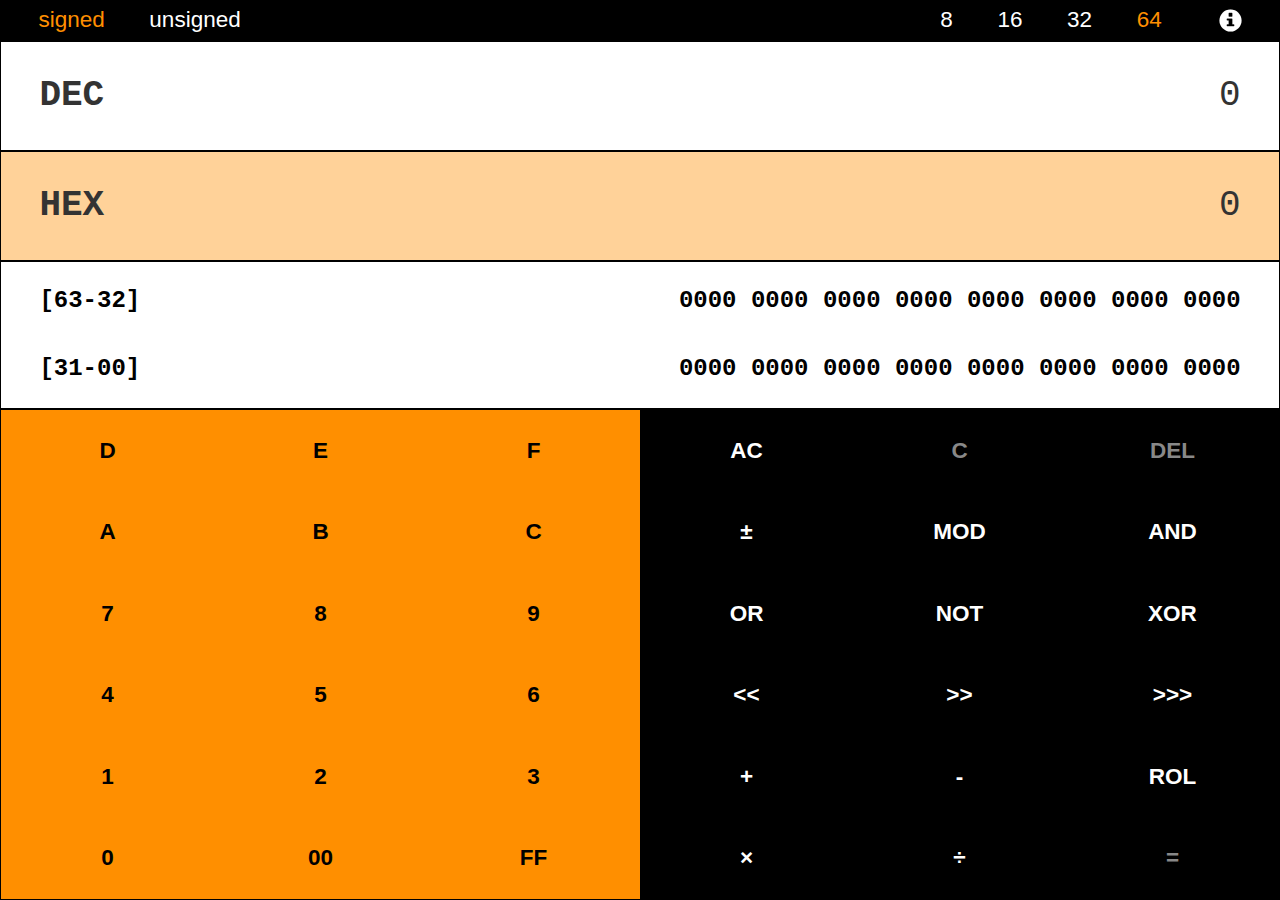
==== CalculatorApp/index.html @ e389bf7a "fixed glyph position" ====
<!DOCTYPE html>
<html>
<head>
  <title>Calculator</title>
  <link rel="stylesheet" href="bootstrap/bootstrap.min.css">
  <link rel="stylesheet" href="styles.css">
  <meta name="viewport" content="width=device-width">
</head>
<body class="flex_column">
  <div id="fixed_container">
    <a href="#" id="popover_glyph"
       title="<span style=font-weight:bold>Instructions</span>"
       container="#fixed_container"
       data-html=true
       data-toggle="popover"
       data-placement="bottom"
       data-content='
       <div id="popover_instructions">
         <div style="font-weight: bold">To change the mode:</div>
         <div>Click any of the options in the top bar.</div><br>
         <div style="font-weight: bold">To change the base:</div>
         <div>Click in either the decimal, hexadecimal, or binary boxes.</div><br></a>
         <div>To close this popup, click the info sign again.</div>
       </div>
       '
       >
      <span class="glyphicon glyphicon-info-sign" ></span>
    </a>
  </div>
  <div class="flex_row" id="modebar">
    <div>
      <div class="mode_option sign" id="signed">signed</div>
      <div class="mode_option sign" id="unsigned">unsigned</div>
    </div>
    <div>
      <div class="mode_option bit_length" id="bit8">8</div>
      <div class="mode_option bit_length" id="bit16">16</div>
      <div class="mode_option bit_length" id="bit32">32</div>
      <div class="mode_option bit_length" id="bit64" style="padding-right:6vw; margin-right: 3px">64</div>
    </div>
  </div>
  <div class="flex_column" id="display">
    <div class="base num_display flex_row" id="dec">
      <div class="base_label text_large">DEC</div>
      <div class="values">
        <div class="error text_large" id="error_text"></div>
        <div class="operator_no"></div>
        <div class="acc"></div>
        <div class="operand"></div>
        <div class="operator_has"></div>
      </div>
    </div>
    <div class="base num_display flex_row" id="hex">
      <div class="base_label text_large">HEX</div>
      <div class="values">
        <div class="error text_large" id="error_instr"></div>
        <div class="operator_no"></div>
        <div class="acc"></div>
        <div class="operand"></div>
        <div class="operator_has"></div>
      </div>
    </div>
    <div class="base flex_column" id="bin">
      <div class="bin_row flex_row wide">
        <div class="bin_base_label">[63-32]</div>
        <div class="bits">
          <span class="hex15">0000</span> <span class="hex14">0000</span>
          <span class="hex13">0000</span> <span class="hex12">0000</span>
          <span class="hex11">0000</span> <span class="hex10">0000</span>
          <span class="hex9">0000</span> <span class="hex8">0000</span>
        </div>
      </div>
      <div class="bin_row flex_row wide bin32">
        <div class="bin_base_label16">[31-00]</div>
        <div class="bits">
          <span class="hex7">0000</span> <span class="hex6">0000</span>
          <span class="hex5">0000</span> <span class="hex4">0000</span>
          <span class="bin16">
            <span class="hex3">0000</span> <span class="hex2">0000</span>
            <span class="bits0-7">
              <span class="hex1">0000</span> <span class="hex0">0000</span>
            </span>
          </span>
        </div>
      </div>
        <div class="bin_row flex_row narrow">
          <div class="bin_base_label">[63-48]</div>
          <div class="bits">
            <span class="hex15">0000</span> <span class="hex14">0000</span>
            <span class="hex13">0000</span> <span class="hex12">0000</span>
          </div>
        </div>
        <div class="bin_row flex_row narrow">
          <div class="bin_base_label">[47-32]</div>
          <div class="bits">
            <span class="hex11">0000</span> <span class="hex10">0000</span>
            <span class="hex9">0000</span> <span class="hex8">0000</span>
          </div>
        </div>
        <div class="bin_row flex_row narrow bin32">
          <div class="bin_base_label">[31-16]</div>
          <div class="bits">
            <span class="hex7">0000</span> <span class="hex6">0000</span>
            <span class="hex5">0000</span> <span class="hex4">0000</span>
          </div>
        </div>
        <div class="bin_row flex_row narrow bin16">
          <div class="bin_base_label bin_base_label16">[15-00]</div>
          <div class="bits">
            <span class="hex3">0000</span> <span class="hex2">0000</span>
            <span class="bits0-7">
              <span class="hex1">0000</span> <span class="hex0">0000</span>
            </span>
          </div>
        </div>
      </div>
    </div>
  </div>
  <div class="flex_column" id="keypad">
    <div class="button_row flex_row">
      <div class="keypad_button num_inactive num_enabled hex" id="d">D</div>
      <div class="keypad_button num_inactive num_enabled hex" id="e">E</div>
      <div class="keypad_button num_inactive num_enabled hex" id="f">F</div>
      <div class="keypad_button op_inactive op_enabled" id="ALL_CLEAR">AC</div>
      <div class="keypad_button op_inactive op_disabled" id="CLEAR">C</div>
      <div class="keypad_button op_inactive op_disabled" id="DEL">DEL</div>
    </div>
    <div class="button_row flex_row">
      <div class="keypad_button num_inactive num_enabled hex" id="a">A</div>
      <div class="keypad_button num_inactive num_enabled hex" id="b">B</div>
      <div class="keypad_button num_inactive num_enabled hex" id="c">C</div>
      <div class="keypad_button op_inactive op_enabled op_signed" id="PLUS_MINUS">&plusmn</div>
      <div class="keypad_button op_inactive op_enabled" id="MOD">MOD</div>
      <div class="keypad_button op_inactive op_enabled" id="AND">AND</div>

    </div>
    <div class="button_row flex_row">
      <div class="keypad_button num_inactive num_enabled dec" id="seven">7</div>
      <div class="keypad_button num_inactive num_enabled dec" id="eight">8</div>
      <div class="keypad_button num_inactive num_enabled dec" id="nine">9</div>
      <div class="keypad_button op_inactive op_enabled" id="OR">OR</div>
      <div class="keypad_button op_inactive op_enabled" id="NOT">NOT</div>
      <div class="keypad_button op_inactive op_enabled" id="XOR">XOR</div>
    </div>
    <div class="button_row flex_row">
      <div class="keypad_button num_inactive num_enabled dec" id="four">4</div>
      <div class="keypad_button num_inactive num_enabled dec" id="five">5</div>
      <div class="keypad_button num_inactive num_enabled dec" id="six">6</div>
      <div class="keypad_button op_inactive op_enabled" id="LEFT_SHIFT"><<</div>
      <div class="keypad_button op_inactive op_enabled" id="RIGHT_SHIFT">>></div>
      <div class="keypad_button op_inactive op_enabled" id="LOGICAL_RIGHT_SHIFT">>>></div>
    </div>
    <div class="button_row flex_row">
      <div class="keypad_button num_inactive num_enabled bin" id="one">1</div>
      <div class="keypad_button num_inactive num_enabled dec" id="two">2</div>
      <div class="keypad_button num_inactive num_enabled dec" id="three">3</div>
      <div class="keypad_button op_inactive op_enabled" id="PLUS">+</div>
      <div class="keypad_button op_inactive op_enabled" id="MINUS">-</div>
      <div class="keypad_button op_inactive op_enabled" id="ROTATE_LEFT">ROL</div>
    </div>
    <div class="button_row flex_row">
      <div class="keypad_button num_inactive num_enabled bin" id="zero">0</div>
      <div class="keypad_button num_inactive num_enabled hex" id="double_zero">00</div>
      <div class="keypad_button num_inactive num_enabled hex" id="double_f">FF</div>
      <div class="keypad_button op_inactive op_enabled" id="TIMES">&times</div>
      <div class="keypad_button op_inactive op_enabled" id="DIVIDE">&divide</div>
      <div class="keypad_button op_inactive op_enabled" id="EQUALS">=</div>
    </div>
  </div>
  <script type='application/javascript' src='js/fastclick.min.js'></script>
  <script src="jquery/jquery-2.1.4.min.js"></script>
  <script src="bootstrap/bootstrap.min.js"></script>
  <script src="js/BigInteger.js"></script>
  <script src="js/ops.js"></script>
  <script src="js/binop.js"></script>
  <script src="js/unop.js"></script>
  <script src="js/calc.js"></script>
  <script src="js/numutil.js"></script>
  <script src="js/viewutil.js"></script>
  <script src="js/view.js"></script>
  <script src="js/main.js"></script>
</body>
</html>
---- CalculatorApp/styles.css ----
* {
  -webkit-tap-highlight-color: rgba(0,0,0,0);
}

.flex_column {
  display: -webkit-box;      /* OLD - iOS 6-, Safari 3.1-6 */
  display: -moz-box;         /* OLD - Firefox 19- (buggy but mostly works) */
  display: -ms-flexbox;      /* TWEENER - IE 10 */
  display: -webkit-flex;     /* NEW - Chrome */
  display: flex;             /* NEW, Spec - Opera 12.1, Firefox 20+ */
  -moz-flex-direction: column;
  -ms-flex-direction: column;
  -webkit-flex-direction: column;
  flex-direction: column;
  -moz-flex-wrap: nowrap;
  -ms-flex-wrap: nowrap;
  -webkit-flex-wrap: nowrap;
  flex-wrap: nowrap;
}

.flex_row {
  display: -webkit-box;      /* OLD - iOS 6-, Safari 3.1-6 */
  display: -moz-box;         /* OLD - Firefox 19- (buggy but mostly works) */
  display: -ms-flexbox;      /* TWEENER - IE 10 */
  display: -webkit-flex;     /* NEW - Chrome */
  display: flex;             /* NEW, Spec - Opera 12.1, Firefox 20+ */
  -moz-flex-direction: row;
  -ms-flex-direction: row;
  -webkit-flex-direction: row;
  flex-direction: row;
  -moz-flex-wrap: nowrap;
  -ms-flex-wrap: nowrap;
  -webkit-flex-wrap: nowrap;
  flex-wrap: nowrap;
}

/* FONT-SIZES */
@media all and (max-width: 600px) {
  .text_large {
    font-size: 16px;
    font-size: 6vw;
  }

  .values {
    font-size: 14px;
    font-size: 5.5vw;
  }

  .num_display {
    height: 50px;
    height: 11vw;
  }
}

@media all and (min-width: 600px) {
  .text_large {
    font-size: 36px;
  }

  .values {
    font-size: 33px;
  }

  .num_display {
    height: 66px;
  }
}

@media all and (max-width: 300px) {
  .bin_row {
    font-size: 13.5px;
    font-size: 5.5vw;
  }

  .bin_row.narrow {
    display: -webkit-box;      /* OLD - iOS 6-, Safari 3.1-6 */
    display: -moz-box;         /* OLD - Firefox 19- (buggy but mostly works) */
    display: -ms-flexbox;      /* TWEENER - IE 10 */
    display: -webkit-flex;     /* NEW - Chrome */
    display: flex;             /* NEW, Spec - Opera 12.1, Firefox 20+ */
  }

  .bin_row.wide {
    display: none;
  }
}

@media all and (min-width: 300px) and (max-width: 550px) {
  .bin_row {
    font-size: 16.5px;
  }

  .bin_row.narrow {
    display: -webkit-box;      /* OLD - iOS 6-, Safari 3.1-6 */
    display: -moz-box;         /* OLD - Firefox 19- (buggy but mostly works) */
    display: -ms-flexbox;      /* TWEENER - IE 10 */
    display: -webkit-flex;     /* NEW - Chrome */
    display: flex;             /* NEW, Spec - Opera 12.1, Firefox 20+ */
  }

  .bin_row.wide {
    display: none;
  }
}

@media all and (min-width: 550px) and (max-width: 800px) {
  .bin_row {
    font-size: 3vw;
  }

  .bin_row.narrow {
    display: none;
  }

  .bin_row.wide {
    display: -webkit-box;      /* OLD - iOS 6-, Safari 3.1-6 */
    display: -moz-box;         /* OLD - Firefox 19- (buggy but mostly works) */
    display: -ms-flexbox;      /* TWEENER - IE 10 */
    display: -webkit-flex;     /* NEW - Chrome */
    display: flex;             /* NEW, Spec - Opera 12.1, Firefox 20+ */
  }
}

@media all and (min-width: 800px) {
  .bin_row {
    font-size: 24px;
  }

  .bin_row.narrow {
    display: none;
  }

  .bin_row.wide {
    display: -webkit-box;      /* OLD - iOS 6-, Safari 3.1-6 */
    display: -moz-box;         /* OLD - Firefox 19- (buggy but mostly works) */
    display: -ms-flexbox;      /* TWEENER - IE 10 */
    display: -webkit-flex;     /* NEW - Chrome */
    display: flex;             /* NEW, Spec - Opera 12.1, Firefox 20+ */
  }
}

@media all and (max-width: 400px) {
  body {
    font-size: 15px;
  }
}

@media all and (min-width: 400px) {
  body {
    font-size: 3.75vmin;
  }
}

@media all and (min-width: 600px) and (min-height: 600px) {
  body {
    font-size: 22.5px;
  }
}

html {
  margin: 0;
  padding: 0;
  width: 100%;
  height: 100%;
  overflow: hidden;
}

body {
  margin: 0px;
  padding: 0px;
  width: 100%;
  height: 100%;
  font-family: Verdana, Geneva, sans-serif;
  line-height: 1;
}

#fixed_container {
  position: fixed;
  top: 1vh;
  right: 3vw;
  flex: 0 auto;
}

#popover_instructions {
  width: 200px;
}

/* MODEBAR */
#modebar {
  -moz-justify-content: space-between;
  -ms-justify-content: space-between;
  -webkit-justify-content: space-between;
  justify-content: space-between;
  background-color: black;
  padding: 1vh 3vw 1vh 3vw;
  -moz-flex: 0 auto;
  -ms-flex: 0 auto;
  -webkit-flex: 0 auto;
  flex: 0 auto;
}

.mode_option {
  display: inline;
  color: white;
  cursor: pointer;
  padding-right: 3vw;
}

#popover_glyph {
  color: white;
  margin: auto 0px;
}

/* DISPLAY */
#display {
  -moz-flex: 0.5 auto;
  -ms-flex: 0.5 auto;
  -webkit-flex: 0.5 auto;
  flex: 0.5 auto;
  font-family: "Courier New", Courier, monospace
}

.base {
  border: 1px solid black;
  cursor: pointer;
  padding: 5px 3vw;
}

.num_display {
  -moz-flex: 0.5 auto;
  -ms-flex: 0.5 auto;
  -webkit-flex: 0.5 auto;
  flex: 0.5 auto;
}

.base_label {
  -moz-flex: 0 0 auto;
  -ms-flex: 0 0 auto;
  -webkit-flex: 0 0 auto;
  flex: 0 0 auto;
  font-weight: bold;
  margin: auto 0px;
}

.values {
  -moz-flex: 1 1 0;
  -ms-flex: 1 1 0;
  -webkit-flex: 1 1 0;
  flex: 1 1 0;
  margin: auto 0px;
  text-align: right;
}

.operand, .acc_op {
  float: right;
}

.operator_no {
  float: right;
  font-weight: bold;
  margin-left: 6px;
  margin-left: 2vw;
}

.operator_has {
  float: right;
  font-weight: bold;
  margin-right: 6px;
  margin-right: 2vw;
}

#bin {
  -moz-flex: 1 auto;
  -ms-flex: 1 auto;
  -webkit-flex: 1 auto;
  flex: 1 auto;
  font-weight: bold;
}

.bin_row {
  -moz-justify-content: space-between;
  -ms-justify-content: space-between;
  -webkit-justify-content: space-between;
  justify-content: space-between;
  -moz-align-items: center;
  -ms-align-items: center;
  -webkit-align-items: center;
  align-items: center;
  -moz-flex: 1 auto;
  -ms-flex: 1 auto;
  -webkit-flex: 1 auto;
  flex: 1 auto;
}

.wide {
  display: none;
}

/* KEYPAD */

#keypad {
  border: 1px black solid;
  -moz-flex: 1 auto;
  -ms-flex: 1 auto;
  -webkit-flex: 1 auto;
  flex: 1 auto;
}

.button_row {
  -moz-flex: 1 auto;
  -ms-flex: 1 auto;
  -webkit-flex: 1 auto;
  flex: 1 auto;
}

.keypad_button {
  display: -webkit-box;
  display: -moz-box;
  display: -ms-flexbox;
  display: -webkit-flex;
  display: flex;
  -moz-justify-content: center;
  -ms-justify-content: center;
  -webkit-justify-content: center;
  justify-content: center;
  -moz-align-items: center;
  -ms-align-items: center;
  -webkit-align-items: center;
  align-items: center;
  -moz-flex: 1 1 0;
  -ms-flex: 1 1 0;
  -webkit-flex: 1 1 0;
  flex: 1 1 0;
  cursor: pointer;
  font-weight: bold;
  text-align: center;
}

.num_active {
  background-color: #FFD299;
}

.num_inactive {
  background-color: #FF8F00;
}

.num_enabled {
  color: black;
}

.num_disabled {
  color: #E68100;
  cursor: default;
}

.op_active {
  background-color: gray;
}

.op_inactive {
  background-color: black;
}

.op_enabled {
  color: white;
}

.op_disabled {
  color: #888888;
  cursor: default;
}
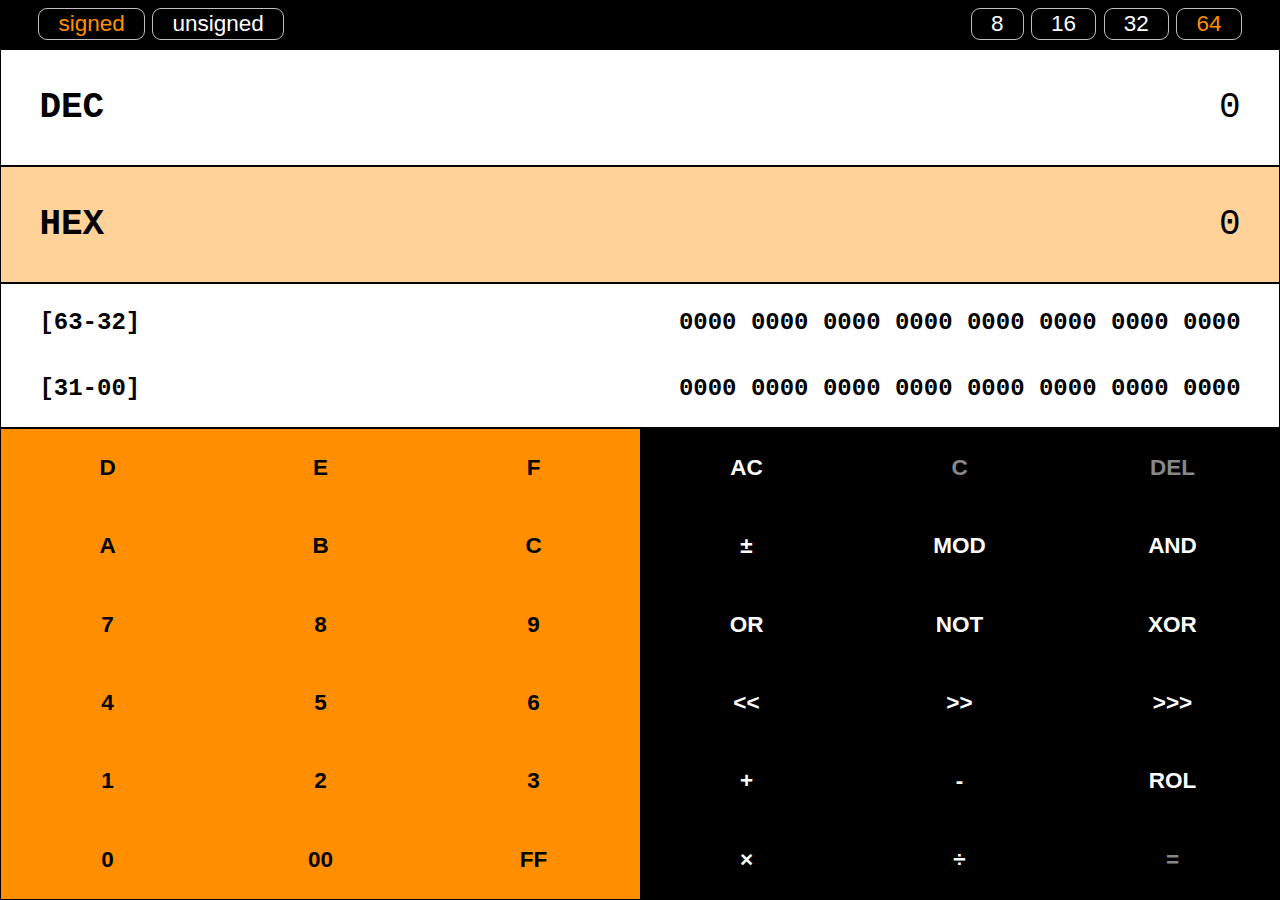
==== commit febe757c: "make mode bar options look like buttons" ====
--- a/CalculatorApp/index.html
+++ b/CalculatorApp/index.html
@@ -2,31 +2,10 @@
 <html>
 <head>
   <title>Calculator</title>
-  <link rel="stylesheet" href="bootstrap/bootstrap.min.css">
   <link rel="stylesheet" href="styles.css">
   <meta name="viewport" content="width=device-width">
 </head>
 <body class="flex_column">
-  <div id="fixed_container">
-    <a href="#" id="popover_glyph"
-       title="<span style=font-weight:bold>Instructions</span>"
-       container="#fixed_container"
-       data-html=true
-       data-toggle="popover"
-       data-placement="bottom"
-       data-content='
-       <div id="popover_instructions">
-         <div style="font-weight: bold">To change the mode:</div>
-         <div>Click any of the options in the top bar.</div><br>
-         <div style="font-weight: bold">To change the base:</div>
-         <div>Click in either the decimal, hexadecimal, or binary boxes.</div><br></a>
-         <div>To close this popup, click the info sign again.</div>
-       </div>
-       '
-       >
-      <span class="glyphicon glyphicon-info-sign" ></span>
-    </a>
-  </div>
   <div class="flex_row" id="modebar">
     <div>
       <div class="mode_option sign" id="signed">signed</div>
@@ -36,12 +15,12 @@
       <div class="mode_option bit_length" id="bit8">8</div>
       <div class="mode_option bit_length" id="bit16">16</div>
       <div class="mode_option bit_length" id="bit32">32</div>
-      <div class="mode_option bit_length" id="bit64" style="padding-right:6vw; margin-right: 3px">64</div>
+      <div class="mode_option bit_length" id="bit64" style="margin-right: 0px">64</div>
     </div>
   </div>
   <div class="flex_column" id="display">
     <div class="base num_display flex_row" id="dec">
-      <div class="base_label text_large">DEC</div>
+      <div class="label text_large">DEC</div>
       <div class="values">
         <div class="error text_large" id="error_text"></div>
         <div class="operator_no"></div>
@@ -51,7 +30,7 @@
       </div>
     </div>
     <div class="base num_display flex_row" id="hex">
-      <div class="base_label text_large">HEX</div>
+      <div class="label text_large">HEX</div>
       <div class="values">
         <div class="error text_large" id="error_instr"></div>
         <div class="operator_no"></div>
@@ -62,7 +41,7 @@
     </div>
     <div class="base flex_column" id="bin">
       <div class="bin_row flex_row wide">
-        <div class="bin_base_label">[63-32]</div>
+        <div class="bin_label">[63-32]</div>
         <div class="bits">
           <span class="hex15">0000</span> <span class="hex14">0000</span>
           <span class="hex13">0000</span> <span class="hex12">0000</span>
@@ -71,7 +50,7 @@
         </div>
       </div>
       <div class="bin_row flex_row wide bin32">
-        <div class="bin_base_label16">[31-00]</div>
+        <div class="bin_label16">[31-00]</div>
         <div class="bits">
           <span class="hex7">0000</span> <span class="hex6">0000</span>
           <span class="hex5">0000</span> <span class="hex4">0000</span>
@@ -84,28 +63,28 @@
         </div>
       </div>
         <div class="bin_row flex_row narrow">
-          <div class="bin_base_label">[63-48]</div>
+          <div class="bin_label">[63-48]</div>
           <div class="bits">
             <span class="hex15">0000</span> <span class="hex14">0000</span>
             <span class="hex13">0000</span> <span class="hex12">0000</span>
           </div>
         </div>
         <div class="bin_row flex_row narrow">
-          <div class="bin_base_label">[47-32]</div>
+          <div class="bin_label">[47-32]</div>
           <div class="bits">
             <span class="hex11">0000</span> <span class="hex10">0000</span>
             <span class="hex9">0000</span> <span class="hex8">0000</span>
           </div>
         </div>
         <div class="bin_row flex_row narrow bin32">
-          <div class="bin_base_label">[31-16]</div>
+          <div class="bin_label">[31-16]</div>
           <div class="bits">
             <span class="hex7">0000</span> <span class="hex6">0000</span>
             <span class="hex5">0000</span> <span class="hex4">0000</span>
           </div>
         </div>
         <div class="bin_row flex_row narrow bin16">
-          <div class="bin_base_label bin_base_label16">[15-00]</div>
+          <div class="bin_label bin_label16">[15-00]</div>
           <div class="bits">
             <span class="hex3">0000</span> <span class="hex2">0000</span>
             <span class="bits0-7">
@@ -169,7 +148,6 @@
   </div>
   <script type='application/javascript' src='js/fastclick.min.js'></script>
   <script src="jquery/jquery-2.1.4.min.js"></script>
-  <script src="bootstrap/bootstrap.min.js"></script>
   <script src="js/BigInteger.js"></script>
   <script src="js/ops.js"></script>
   <script src="js/binop.js"></script>
--- a/CalculatorApp/styles.css
+++ b/CalculatorApp/styles.css
@@ -171,18 +171,6 @@
   width: 100%;
   height: 100%;
   font-family: Verdana, Geneva, sans-serif;
-  line-height: 1;
-}
-
-#fixed_container {
-  position: fixed;
-  top: 1vh;
-  right: 3vw;
-  flex: 0 auto;
-}
-
-#popover_instructions {
-  width: 200px;
 }
 
 /* MODEBAR */
@@ -192,7 +180,7 @@
   -webkit-justify-content: space-between;
   justify-content: space-between;
   background-color: black;
-  padding: 1vh 3vw 1vh 3vw;
+  padding: 1.25vh 3vw;
   -moz-flex: 0 auto;
   -ms-flex: 0 auto;
   -webkit-flex: 0 auto;
@@ -200,15 +188,13 @@
 }
 
 .mode_option {
-  display: inline;
-  color: white;
-  cursor: pointer;
-  padding-right: 3vw;
-}
-
-#popover_glyph {
-  color: white;
-  margin: auto 0px;
+    display: inline;
+    color: white;
+    cursor: pointer;
+    margin-right: 1px;
+    padding: 0.25vh 1.5vw;
+    border: 1px solid #C0C0C0;
+    border-radius: 1vmin;
 }
 
 /* DISPLAY */
@@ -233,7 +219,7 @@
   flex: 0.5 auto;
 }
 
-.base_label {
+.label {
   -moz-flex: 0 0 auto;
   -ms-flex: 0 0 auto;
   -webkit-flex: 0 0 auto;
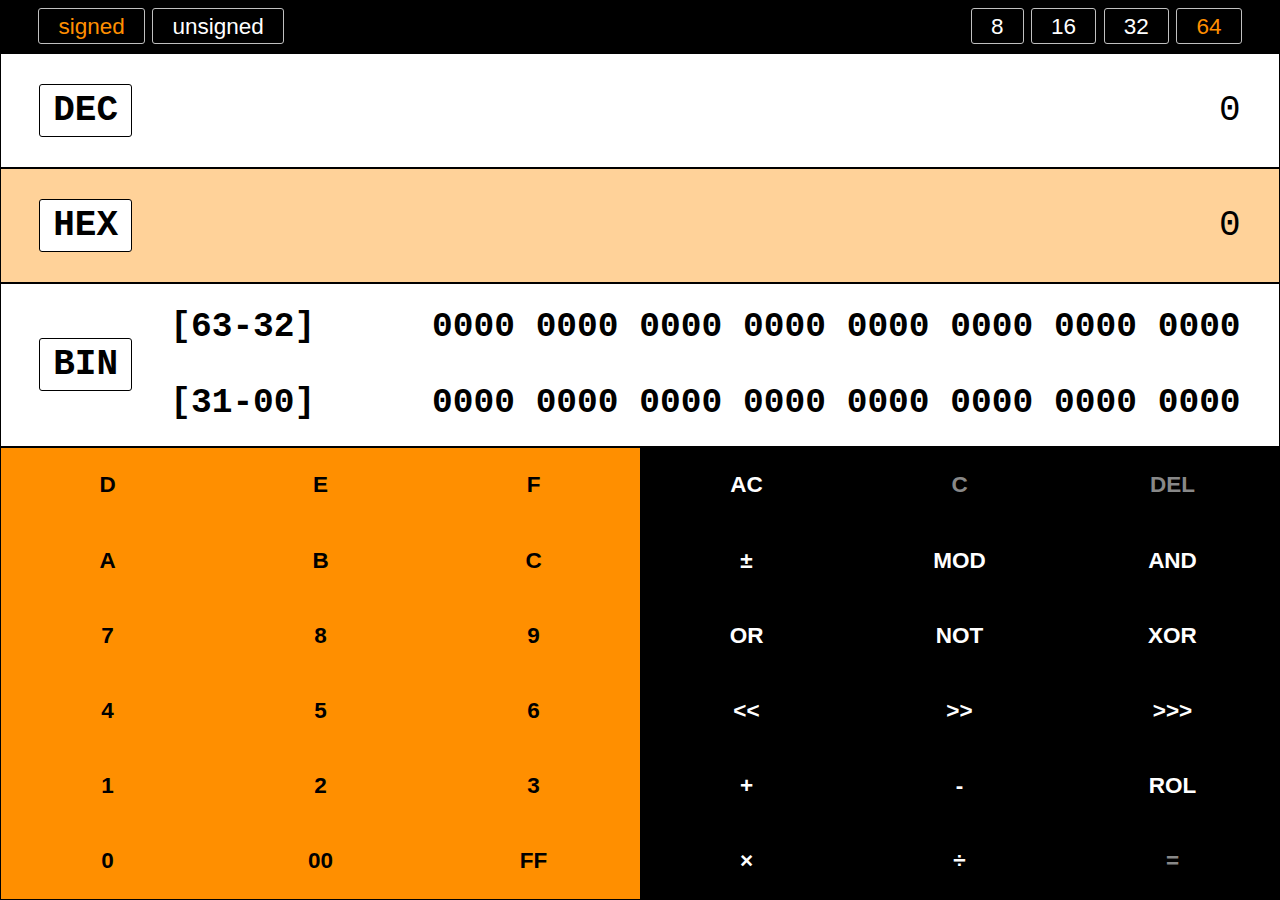
==== commit 708bfbff: "bin label" ====
--- a/CalculatorApp/index.html
+++ b/CalculatorApp/index.html
@@ -39,57 +39,60 @@
         <div class="operator_has"></div>
       </div>
     </div>
-    <div class="base flex_column" id="bin">
-      <div class="bin_row flex_row wide">
-        <div class="bin_label">[63-32]</div>
-        <div class="bits">
-          <span class="hex15">0000</span> <span class="hex14">0000</span>
-          <span class="hex13">0000</span> <span class="hex12">0000</span>
-          <span class="hex11">0000</span> <span class="hex10">0000</span>
-          <span class="hex9">0000</span> <span class="hex8">0000</span>
-        </div>
-      </div>
-      <div class="bin_row flex_row wide bin32">
-        <div class="bin_label16">[31-00]</div>
-        <div class="bits">
-          <span class="hex7">0000</span> <span class="hex6">0000</span>
-          <span class="hex5">0000</span> <span class="hex4">0000</span>
-          <span class="bin16">
-            <span class="hex3">0000</span> <span class="hex2">0000</span>
-            <span class="bits0-7">
-              <span class="hex1">0000</span> <span class="hex0">0000</span>
-            </span>
-          </span>
-        </div>
-      </div>
-        <div class="bin_row flex_row narrow">
-          <div class="bin_label">[63-48]</div>
+    <div class="base flex_row" id="bin">
+      <div style="margin-right: 3vw" class="label text_large">BIN</div>
+      <div style="flex: 1 auto" class="flex_column">
+        <div class="bin_row flex_row wide">
+          <div class="bin_label">[63-32]</div>
           <div class="bits">
             <span class="hex15">0000</span> <span class="hex14">0000</span>
             <span class="hex13">0000</span> <span class="hex12">0000</span>
-          </div>
-        </div>
-        <div class="bin_row flex_row narrow">
-          <div class="bin_label">[47-32]</div>
-          <div class="bits">
             <span class="hex11">0000</span> <span class="hex10">0000</span>
             <span class="hex9">0000</span> <span class="hex8">0000</span>
           </div>
         </div>
-        <div class="bin_row flex_row narrow bin32">
-          <div class="bin_label">[31-16]</div>
+        <div class="bin_row flex_row wide bin32">
+          <div class="bin_label16">[31-00]</div>
           <div class="bits">
             <span class="hex7">0000</span> <span class="hex6">0000</span>
             <span class="hex5">0000</span> <span class="hex4">0000</span>
+            <span class="bin16">
+              <span class="hex3">0000</span> <span class="hex2">0000</span>
+              <span class="bits0-7">
+                <span class="hex1">0000</span> <span class="hex0">0000</span>
+              </span>
+            </span>
           </div>
         </div>
-        <div class="bin_row flex_row narrow bin16">
-          <div class="bin_label bin_label16">[15-00]</div>
-          <div class="bits">
-            <span class="hex3">0000</span> <span class="hex2">0000</span>
-            <span class="bits0-7">
-              <span class="hex1">0000</span> <span class="hex0">0000</span>
-            </span>
+          <div class="bin_row flex_row narrow">
+            <div class="bin_label">[63-48]</div>
+            <div class="bits">
+              <span class="hex15">0000</span> <span class="hex14">0000</span>
+              <span class="hex13">0000</span> <span class="hex12">0000</span>
+            </div>
+          </div>
+          <div class="bin_row flex_row narrow">
+            <div class="bin_label">[47-32]</div>
+            <div class="bits">
+              <span class="hex11">0000</span> <span class="hex10">0000</span>
+              <span class="hex9">0000</span> <span class="hex8">0000</span>
+            </div>
+          </div>
+          <div class="bin_row flex_row narrow bin32">
+            <div class="bin_label">[31-16]</div>
+            <div class="bits">
+              <span class="hex7">0000</span> <span class="hex6">0000</span>
+              <span class="hex5">0000</span> <span class="hex4">0000</span>
+            </div>
+          </div>
+          <div class="bin_row flex_row narrow bin16">
+            <div class="bin_label bin_label16">[15-00]</div>
+            <div class="bits">
+              <span class="hex3">0000</span> <span class="hex2">0000</span>
+              <span class="bits0-7">
+                <span class="hex1">0000</span> <span class="hex0">0000</span>
+              </span>
+            </div>
           </div>
         </div>
       </div>
--- a/CalculatorApp/styles.css
+++ b/CalculatorApp/styles.css
@@ -66,10 +66,9 @@
   }
 }
 
-@media all and (max-width: 300px) {
+@media all and (min-width: 300px) and (max-width: 600px) {
   .bin_row {
-    font-size: 13.5px;
-    font-size: 5.5vw;
+    font-size: 14.5px;
   }
 
   .bin_row.narrow {
@@ -85,27 +84,9 @@
   }
 }
 
-@media all and (min-width: 300px) and (max-width: 550px) {
+@media all and (min-width: 600px) and (max-width: 1000px) {
   .bin_row {
-    font-size: 16.5px;
-  }
-
-  .bin_row.narrow {
-    display: -webkit-box;      /* OLD - iOS 6-, Safari 3.1-6 */
-    display: -moz-box;         /* OLD - Firefox 19- (buggy but mostly works) */
-    display: -ms-flexbox;      /* TWEENER - IE 10 */
-    display: -webkit-flex;     /* NEW - Chrome */
-    display: flex;             /* NEW, Spec - Opera 12.1, Firefox 20+ */
-  }
-
-  .bin_row.wide {
-    display: none;
-  }
-}
-
-@media all and (min-width: 550px) and (max-width: 800px) {
-  .bin_row {
-    font-size: 3vw;
+    font-size: 2.7vw;
   }
 
   .bin_row.narrow {
@@ -121,9 +102,9 @@
   }
 }
 
-@media all and (min-width: 800px) {
+@media all and (min-width: 1000px) and (max-height: 600px) {
   .bin_row {
-    font-size: 24px;
+    font-size: 27px;
   }
 
   .bin_row.narrow {
@@ -138,6 +119,25 @@
     display: flex;             /* NEW, Spec - Opera 12.1, Firefox 20+ */
   }
 }
+
+@media all and (min-width: 1000px) and (min-height: 600px) {
+  .bin_row {
+    font-size: 2.7vw;
+  }
+
+  .bin_row.narrow {
+    display: none;
+  }
+
+  .bin_row.wide {
+    display: -webkit-box;      /* OLD - iOS 6-, Safari 3.1-6 */
+    display: -moz-box;         /* OLD - Firefox 19- (buggy but mostly works) */
+    display: -ms-flexbox;      /* TWEENER - IE 10 */
+    display: -webkit-flex;     /* NEW - Chrome */
+    display: flex;             /* NEW, Spec - Opera 12.1, Firefox 20+ */
+  }
+}
+
 
 @media all and (max-width: 400px) {
   body {
@@ -180,7 +180,7 @@
   -webkit-justify-content: space-between;
   justify-content: space-between;
   background-color: black;
-  padding: 1.25vh 3vw;
+  padding: 1.5vh 3vw;
   -moz-flex: 0 auto;
   -ms-flex: 0 auto;
   -webkit-flex: 0 auto;
@@ -192,9 +192,9 @@
     color: white;
     cursor: pointer;
     margin-right: 1px;
-    padding: 0.25vh 1.5vw;
+    padding: 0.5vh 1.5vw;
     border: 1px solid #C0C0C0;
-    border-radius: 1vmin;
+    border-radius: 3px;
 }
 
 /* DISPLAY */
@@ -226,6 +226,10 @@
   flex: 0 0 auto;
   font-weight: bold;
   margin: auto 0px;
+  border: 1px solid;
+  border-radius: 3px;
+  padding: 5px 1vw;
+  background-color: white;
 }
 
 .values {
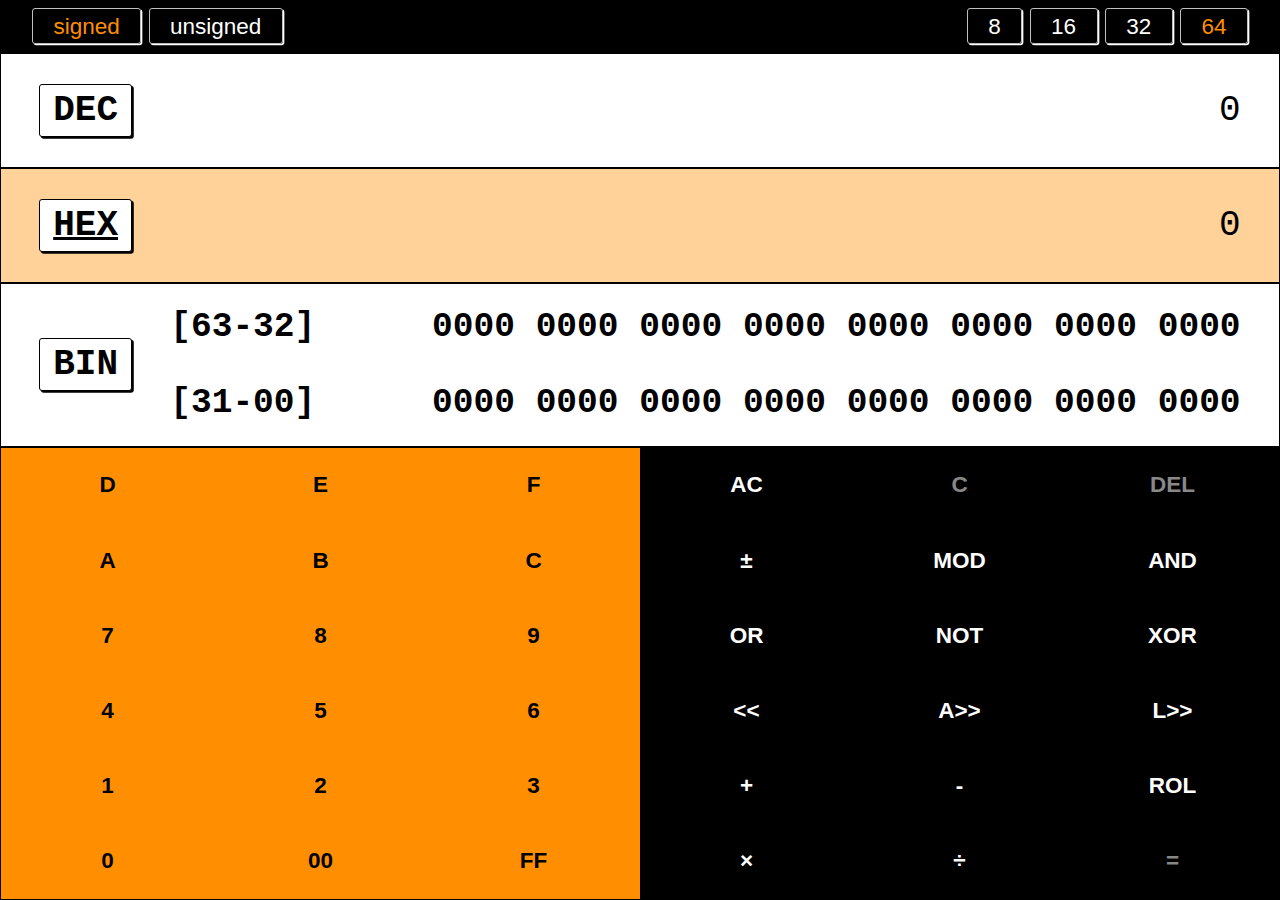
==== commit 6e52616d: "use A>> and L>> for arithmetic and logical right shifts" ====
--- a/CalculatorApp/index.html
+++ b/CalculatorApp/index.html
@@ -40,7 +40,7 @@
       </div>
     </div>
     <div class="base flex_row" id="bin">
-      <div style="margin-right: 3vw" class="label text_large">BIN</div>
+      <div class="label text_large">BIN</div>
       <div style="flex: 1 auto" class="flex_column">
         <div class="bin_row flex_row wide">
           <div class="bin_label">[63-32]</div>
@@ -129,8 +129,8 @@
       <div class="keypad_button num_inactive num_enabled dec" id="five">5</div>
       <div class="keypad_button num_inactive num_enabled dec" id="six">6</div>
       <div class="keypad_button op_inactive op_enabled" id="LEFT_SHIFT"><<</div>
-      <div class="keypad_button op_inactive op_enabled" id="RIGHT_SHIFT">>></div>
-      <div class="keypad_button op_inactive op_enabled" id="LOGICAL_RIGHT_SHIFT">>>></div>
+      <div class="keypad_button op_inactive op_enabled" id="RIGHT_SHIFT">A>></div>
+      <div class="keypad_button op_inactive op_enabled" id="LOGICAL_RIGHT_SHIFT">L>></div>
     </div>
     <div class="button_row flex_row">
       <div class="keypad_button num_inactive num_enabled bin" id="one">1</div>
--- a/CalculatorApp/styles.css
+++ b/CalculatorApp/styles.css
@@ -43,7 +43,7 @@
 
   .values {
     font-size: 14px;
-    font-size: 5.5vw;
+    font-size: 5.3vw;
   }
 
   .num_display {
@@ -58,7 +58,7 @@
   }
 
   .values {
-    font-size: 33px;
+    font-size: 31.8px;
   }
 
   .num_display {
@@ -66,25 +66,43 @@
   }
 }
 
-@media all and (min-width: 300px) and (max-width: 600px) {
-  .bin_row {
-    font-size: 14.5px;
-  }
-
-  .bin_row.narrow {
-    display: -webkit-box;      /* OLD - iOS 6-, Safari 3.1-6 */
-    display: -moz-box;         /* OLD - Firefox 19- (buggy but mostly works) */
-    display: -ms-flexbox;      /* TWEENER - IE 10 */
-    display: -webkit-flex;     /* NEW - Chrome */
-    display: flex;             /* NEW, Spec - Opera 12.1, Firefox 20+ */
-  }
-
-  .bin_row.wide {
-    display: none;
-  }
-}
-
-@media all and (min-width: 600px) and (max-width: 1000px) {
+@media all and (min-width: 300px) and (max-width: 400px) {
+  .bin_row {
+    font-size: 4.5vw;
+  }
+
+  .bin_row.narrow {
+    display: -webkit-box;      /* OLD - iOS 6-, Safari 3.1-6 */
+    display: -moz-box;         /* OLD - Firefox 19- (buggy but mostly works) */
+    display: -ms-flexbox;      /* TWEENER - IE 10 */
+    display: -webkit-flex;     /* NEW - Chrome */
+    display: flex;             /* NEW, Spec - Opera 12.1, Firefox 20+ */
+  }
+
+  .bin_row.wide {
+    display: none;
+  }
+}
+
+@media all and (min-width: 400px) and (max-width: 660px) {
+  .bin_row {
+    font-size: 18px;
+  }
+
+  .bin_row.narrow {
+    display: -webkit-box;      /* OLD - iOS 6-, Safari 3.1-6 */
+    display: -moz-box;         /* OLD - Firefox 19- (buggy but mostly works) */
+    display: -ms-flexbox;      /* TWEENER - IE 10 */
+    display: -webkit-flex;     /* NEW - Chrome */
+    display: flex;             /* NEW, Spec - Opera 12.1, Firefox 20+ */
+  }
+
+  .bin_row.wide {
+    display: none;
+  }
+}
+
+@media all and (min-width: 660px) and (max-width: 1000px) {
   .bin_row {
     font-size: 2.7vw;
   }
@@ -180,7 +198,7 @@
   -webkit-justify-content: space-between;
   justify-content: space-between;
   background-color: black;
-  padding: 1.5vh 3vw;
+  padding: 1.5vh 2.5vw;
   -moz-flex: 0 auto;
   -ms-flex: 0 auto;
   -webkit-flex: 0 auto;
@@ -188,13 +206,21 @@
 }
 
 .mode_option {
-    display: inline;
-    color: white;
-    cursor: pointer;
-    margin-right: 1px;
-    padding: 0.5vh 1.5vw;
-    border: 1px solid #C0C0C0;
-    border-radius: 3px;
+  display: inline;
+  color: white;
+  cursor: pointer;
+  margin-right: 1px;
+  padding: 0.5vh 1.6vw;
+  border: 1px solid #C0C0C0;
+  border-radius: 3px;
+  -moz-box-shadow: 0.15vmin 0.15vmin white;
+  -webkit-box-shadow: 0.15vmin 0.15vmin white;
+  box-shadow: 0.15vmin 0.15vmin white;
+
+}
+
+.mode_option:active {
+  background-color: #C0C0C0;
 }
 
 /* DISPLAY */
@@ -208,7 +234,6 @@
 
 .base {
   border: 1px solid black;
-  cursor: pointer;
   padding: 5px 3vw;
 }
 
@@ -226,10 +251,22 @@
   flex: 0 0 auto;
   font-weight: bold;
   margin: auto 0px;
-  border: 1px solid;
+  border: 1px solid black;
   border-radius: 3px;
+  -moz-box-shadow: 0.2vmin 0.2vmin black;
+  -webkit-box-shadow: 0.2vmin 0.2vmin black;
+  box-shadow: 0.2vmin 0.2vmin black;
   padding: 5px 1vw;
   background-color: white;
+  cursor: pointer;
+}
+
+.label:active {
+  color: #FF8F00;
+}
+
+#bin > .label {
+  margin-right: 3vw;
 }
 
 .values {
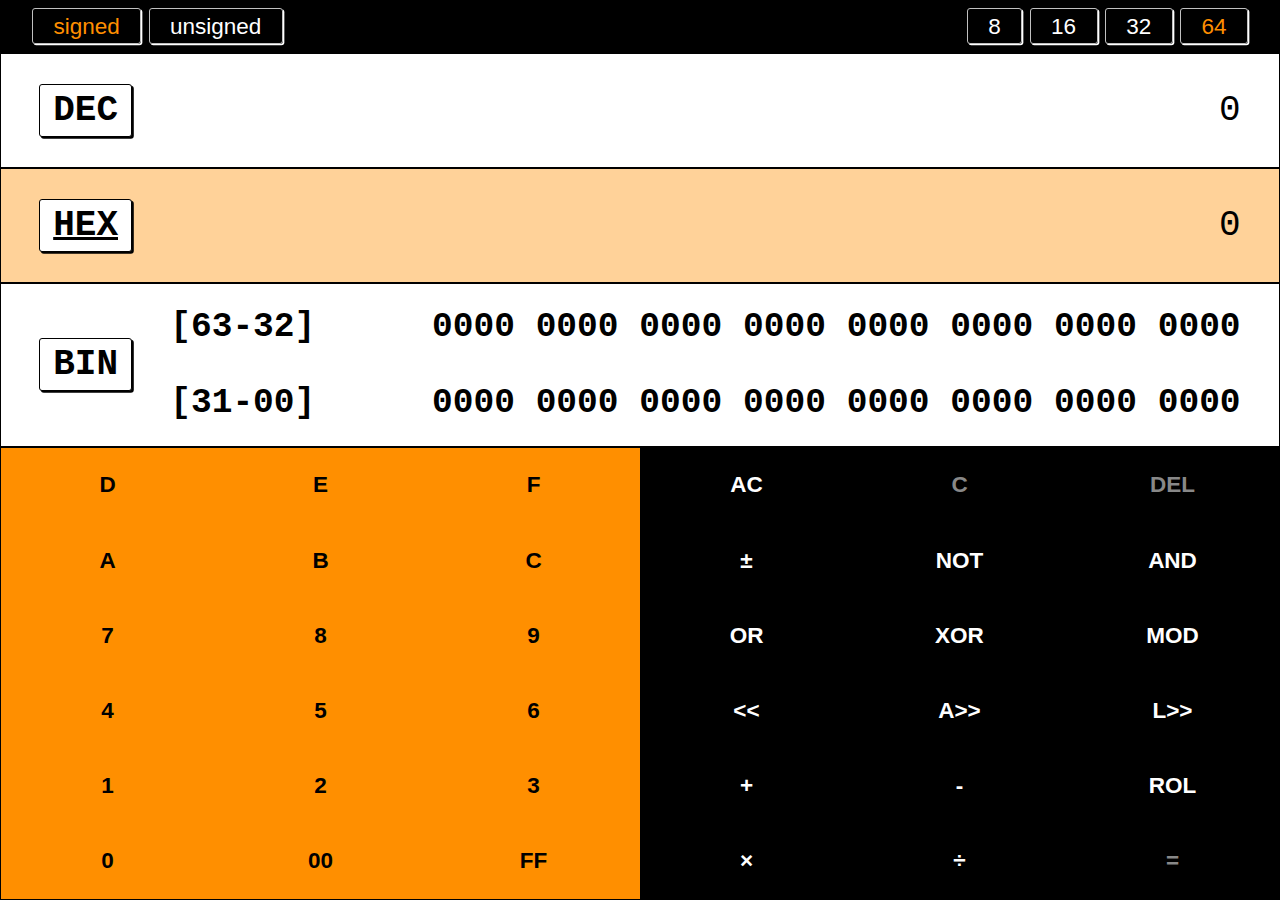
==== commit a19c4de6: "moved not to be with other unary operators" ====
--- a/CalculatorApp/index.html
+++ b/CalculatorApp/index.html
@@ -112,17 +112,16 @@
       <div class="keypad_button num_inactive num_enabled hex" id="b">B</div>
       <div class="keypad_button num_inactive num_enabled hex" id="c">C</div>
       <div class="keypad_button op_inactive op_enabled op_signed" id="PLUS_MINUS">&plusmn</div>
-      <div class="keypad_button op_inactive op_enabled" id="MOD">MOD</div>
+      <div class="keypad_button op_inactive op_enabled" id="NOT">NOT</div>
       <div class="keypad_button op_inactive op_enabled" id="AND">AND</div>
-
     </div>
     <div class="button_row flex_row">
       <div class="keypad_button num_inactive num_enabled dec" id="seven">7</div>
       <div class="keypad_button num_inactive num_enabled dec" id="eight">8</div>
       <div class="keypad_button num_inactive num_enabled dec" id="nine">9</div>
       <div class="keypad_button op_inactive op_enabled" id="OR">OR</div>
-      <div class="keypad_button op_inactive op_enabled" id="NOT">NOT</div>
       <div class="keypad_button op_inactive op_enabled" id="XOR">XOR</div>
+      <div class="keypad_button op_inactive op_enabled" id="MOD">MOD</div>
     </div>
     <div class="button_row flex_row">
       <div class="keypad_button num_inactive num_enabled dec" id="four">4</div>
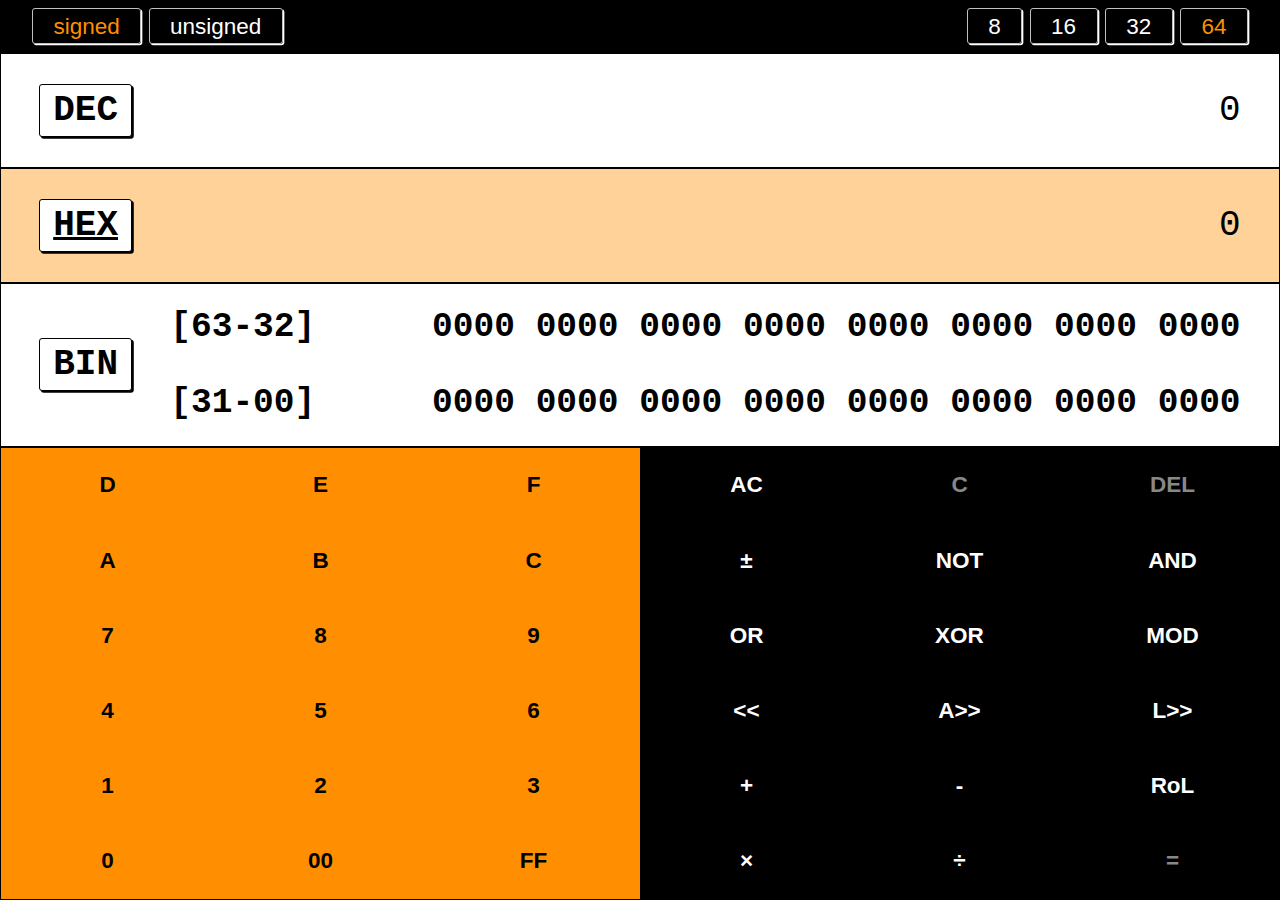
==== commit 89451c8c: "RoL instead of ROL" ====
--- a/CalculatorApp/index.html
+++ b/CalculatorApp/index.html
@@ -137,7 +137,7 @@
       <div class="keypad_button num_inactive num_enabled dec" id="three">3</div>
       <div class="keypad_button op_inactive op_enabled" id="PLUS">+</div>
       <div class="keypad_button op_inactive op_enabled" id="MINUS">-</div>
-      <div class="keypad_button op_inactive op_enabled" id="ROTATE_LEFT">ROL</div>
+      <div class="keypad_button op_inactive op_enabled" id="ROTATE_LEFT">RoL</div>
     </div>
     <div class="button_row flex_row">
       <div class="keypad_button num_inactive num_enabled bin" id="zero">0</div>
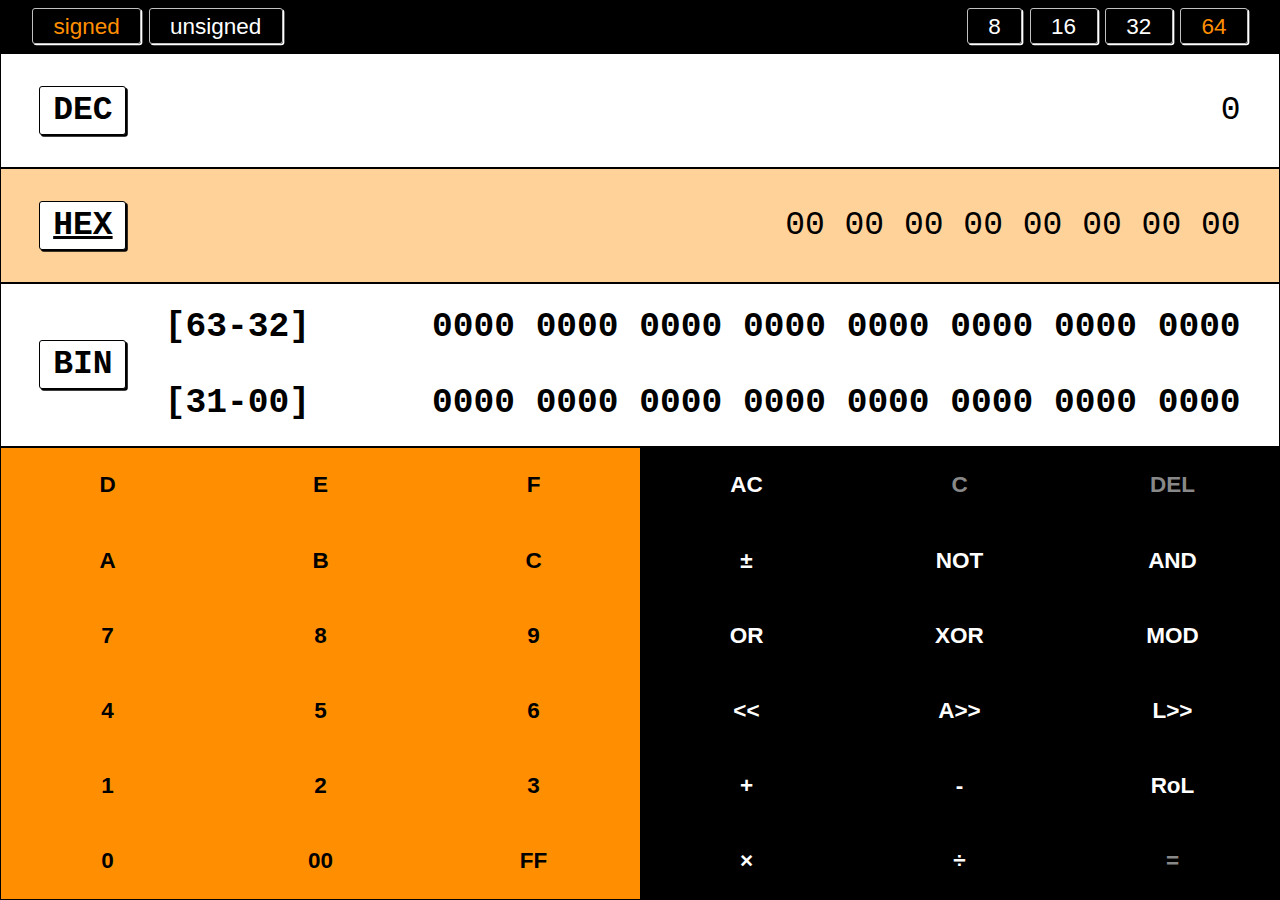
==== commit 6ceed194: "use margin-left instead of justify for bit rows to fix problem on old versions of ios safari" ====
--- a/CalculatorApp/index.html
+++ b/CalculatorApp/index.html
@@ -41,7 +41,7 @@
     </div>
     <div class="base flex_row" id="bin">
       <div class="label text_large">BIN</div>
-      <div style="flex: 1 auto" class="flex_column">
+      <div style="flex: 1 auto; width: 100%" class="flex_column">
         <div class="bin_row flex_row wide">
           <div class="bin_label">[63-32]</div>
           <div class="bits">
--- a/CalculatorApp/styles.css
+++ b/CalculatorApp/styles.css
@@ -38,12 +38,12 @@
 @media all and (max-width: 600px) {
   .text_large {
     font-size: 16px;
-    font-size: 6vw;
+    font-size: 5.5vw;
   }
 
   .values {
     font-size: 14px;
-    font-size: 5.3vw;
+    font-size: 4.8vw;
   }
 
   .num_display {
@@ -54,11 +54,11 @@
 
 @media all and (min-width: 600px) {
   .text_large {
-    font-size: 36px;
+    font-size: 33px;
   }
 
   .values {
-    font-size: 31.8px;
+    font-size: 28.8px;
   }
 
   .num_display {
@@ -305,10 +305,6 @@
 }
 
 .bin_row {
-  -moz-justify-content: space-between;
-  -ms-justify-content: space-between;
-  -webkit-justify-content: space-between;
-  justify-content: space-between;
   -moz-align-items: center;
   -ms-align-items: center;
   -webkit-align-items: center;
@@ -317,10 +313,15 @@
   -ms-flex: 1 auto;
   -webkit-flex: 1 auto;
   flex: 1 auto;
+  width: 100%;
 }
 
 .wide {
   display: none;
+}
+
+.bits {
+  margin-left: auto;
 }
 
 /* KEYPAD */
